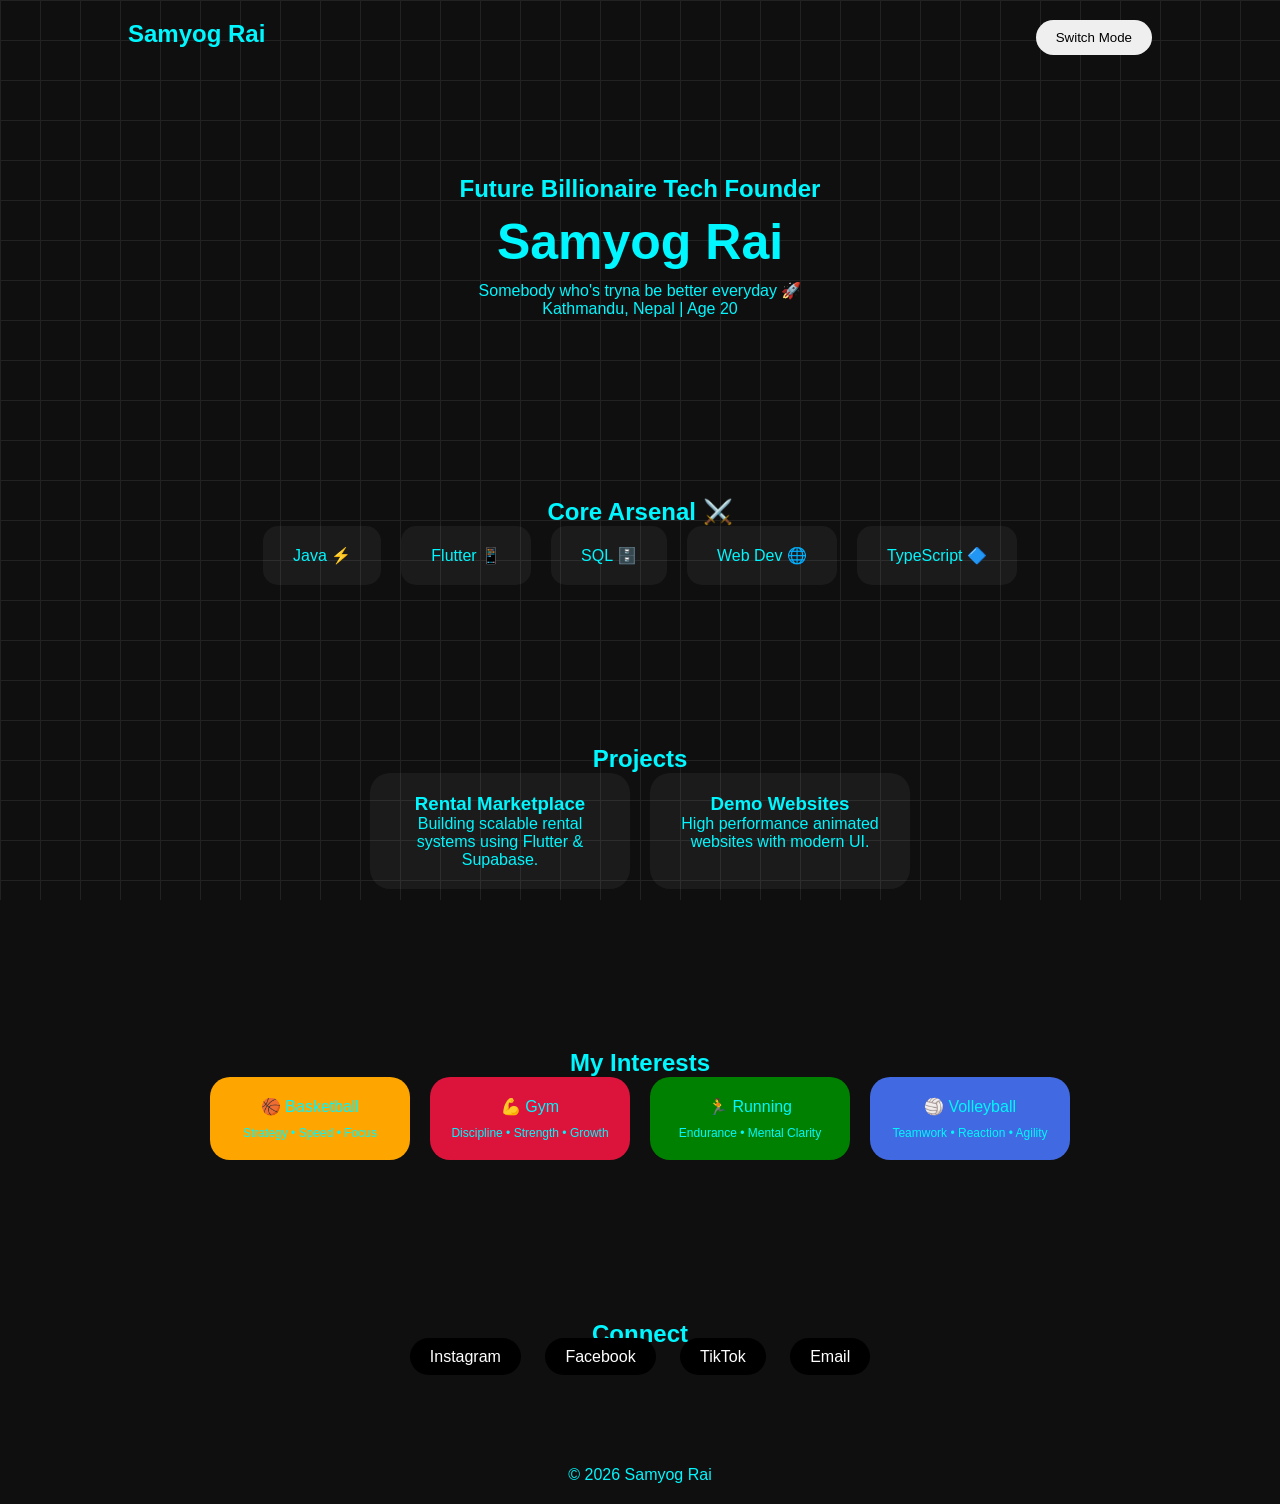
==== index.html @ 51bfad6a "Portfolio design Mark-1" ====
<!DOCTYPE html>
<html lang="en">
<head>
  <meta charset="UTF-8">
  <title>Samyog Rai | Tech Founder</title>
  <meta name="viewport" content="width=device-width, initial-scale=1.0">
  <link rel="stylesheet" href="style.css">
  <script defer src="script.js"></script>
</head>
<body class="founder">

  <div class="grid-bg"></div>

  <nav>
    <h1 class="logo">Samyog Rai</h1>
    <button id="themeBtn">Switch Mode</button>
  </nav>

  <!-- HERO -->
  <section class="hero">
    <h2 id="greeting">Future Billionaire Tech Founder</h2>
    <h1>Samyog Rai</h1>
    <p id="tagline">Somebody who's tryna be better everyday 🚀</p>
    <p>Kathmandu, Nepal | Age 20</p>
  </section>

  <!-- SKILLS -->
  <section class="section">
    <h2>Core Arsenal ⚔️</h2>
    <div class="skill-grid">
      <div class="skill-card">Java ⚡</div>
      <div class="skill-card">Flutter 📱</div>
      <div class="skill-card">SQL 🗄️</div>
      <div class="skill-card">Web Dev 🌐</div>
      <div class="skill-card">TypeScript 🔷</div>
    </div>
  </section>

  <!-- PROJECTS -->
  <section class="section">
    <h2>Projects</h2>
    <div class="card-container">

      <div class="card">
        <h3>Rental Marketplace</h3>
        <p id="project1">
          Building scalable rental systems using Flutter & Supabase.
        </p>
      </div>

      <div class="card">
        <h3>Demo Websites</h3>
        <p id="project2">
          High performance animated websites with modern UI.
        </p>
      </div>

    </div>
  </section>

  <!-- INTERESTS -->
  <section class="section">
    <h2>My Interests</h2>

    <div class="interest-container">

      <div class="interest basketball">
        🏀 Basketball
        <span>Strategy • Speed • Focus</span>
      </div>

      <div class="interest gym">
        💪 Gym
        <span>Discipline • Strength • Growth</span>
      </div>

      <div class="interest running">
        🏃 Running
        <span>Endurance • Mental Clarity</span>
      </div>

      <div class="interest volleyball">
        🏐 Volleyball
        <span>Teamwork • Reaction • Agility</span>
      </div>

    </div>
  </section>

  <!-- CONTACT -->
  <section class="section">
    <h2>Connect</h2>
    <div class="contact">
      <a href="#">Instagram</a>
      <a href="#">Facebook</a>
      <a href="#">TikTok</a>
      <a href="#">Email</a>
    </div>
  </section>

  <footer>
    <p>© <span id="year"></span> Samyog Rai</p>
  </footer>

</body>
</html>
---- style.css ----
* {
  margin: 0;
  padding: 0;
  box-sizing: border-box;
  font-family: Arial;
}

body {
  transition: 0.4s ease;
  overflow-x: hidden;
}

/* GRID BACKGROUND */
.grid-bg {
  position: fixed;
  width: 100%;
  height: 100%;
  background-image: linear-gradient(#222 1px, transparent 1px),
                    linear-gradient(90deg, #222 1px, transparent 1px);
  background-size: 40px 40px;
  z-index: -1;
}

/* MODES */

body.founder {
  background: #0f0f0f;
  color: #00f7ff;
}

body.professional {
  background: linear-gradient(135deg,#f5f7fa,#c3cfe2);
  color: #222;
}

nav {
  display: flex;
  justify-content: space-between;
  padding: 20px 10%;
}

button {
  padding: 10px 20px;
  border: none;
  cursor: pointer;
  border-radius: 20px;
}

.hero {
  text-align: center;
  padding: 100px 20px;
}

.hero h1 {
  font-size: 50px;
  margin: 10px 0;
}

.section {
  padding: 80px 10%;
  text-align: center;
}

.skill-grid {
  display: flex;
  gap: 20px;
  justify-content: center;
  flex-wrap: wrap;
}

.skill-card {
  padding: 20px 30px;
  border-radius: 15px;
  background: rgba(255,255,255,0.05);
  transition: 0.3s;
}

.skill-card:hover {
  transform: scale(1.1);
}

.card-container {
  display: flex;
  justify-content: center;
  gap: 20px;
  flex-wrap: wrap;
}

.card {
  width: 260px;
  padding: 20px;
  border-radius: 20px;
  background: rgba(255,255,255,0.05);
  transition: 0.4s;
}

.card:hover {
  transform: rotateY(15deg) scale(1.05);
}

.interest-container {
  display: flex;
  flex-wrap: wrap;
  gap: 20px;
  justify-content: center;
}

.interest {
  width: 200px;
  padding: 20px;
  border-radius: 20px;
  transition: 0.3s;
  cursor: pointer;
}

.interest span {
  display: block;
  margin-top: 10px;
  font-size: 12px;
}

.basketball { background: orange; }
.gym { background: crimson; }
.running { background: green; }
.volleyball { background: royalblue; }

.interest:hover {
  transform: scale(1.1) rotate(-3deg);
}

.contact a {
  margin: 10px;
  text-decoration: none;
  padding: 10px 20px;
  border-radius: 20px;
  background: black;
  color: white;
}

footer {
  text-align: center;
  padding: 20px;
}
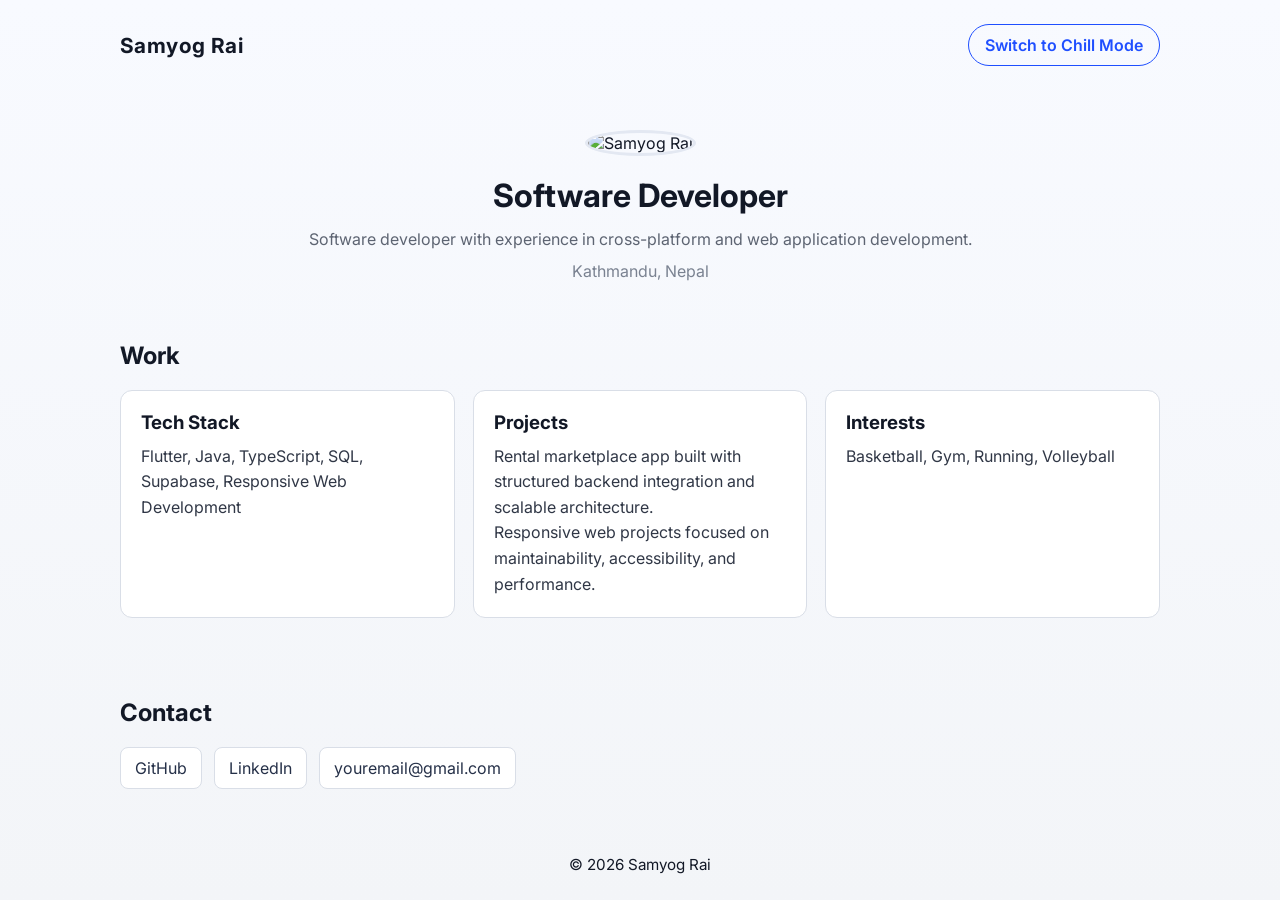
==== commit 11658e8a: "Revamp portfolio to professional mode with updated content and styling; added chill mode pages for e" ====
--- a/index.html
+++ b/index.html
@@ -2,105 +2,58 @@
 <html lang="en">
 <head>
   <meta charset="UTF-8">
-  <title>Samyog Rai | Tech Founder</title>
+  <title>Samyog Rai | Professional Portfolio</title>
   <meta name="viewport" content="width=device-width, initial-scale=1.0">
   <link rel="stylesheet" href="style.css">
   <script defer src="script.js"></script>
 </head>
-<body class="founder">
-
-  <div class="grid-bg"></div>
-
-  <nav>
+<body class="professional-page" data-mode="professional">
+  <nav class="top-nav">
     <h1 class="logo">Samyog Rai</h1>
-    <button id="themeBtn">Switch Mode</button>
+    <a class="mode-switch" href="chill-home.html">Switch to Chill Mode</a>
   </nav>
 
-  <!-- HERO -->
-  <section class="hero">
-    <h2 id="greeting">Future Billionaire Tech Founder</h2>
-    <h1>Samyog Rai</h1>
-    <p id="tagline">Somebody who's tryna be better everyday 🚀</p>
-    <p>Kathmandu, Nepal | Age 20</p>
+  <section class="pro-hero">
+    <div class="photo">
+      <img src="me.jpg" alt="Samyog Rai">
+    </div>
+    <h2 id="greeting">Software Developer</h2>
+    <p id="tagline">
+      Software developer building reliable mobile and web applications with clean architecture.
+    </p>
+    <p class="meta">Kathmandu, Nepal</p>
   </section>
 
-  <!-- SKILLS -->
-  <section class="section">
-    <h2>Core Arsenal ⚔️</h2>
-    <div class="skill-grid">
-      <div class="skill-card">Java ⚡</div>
-      <div class="skill-card">Flutter 📱</div>
-      <div class="skill-card">SQL 🗄️</div>
-      <div class="skill-card">Web Dev 🌐</div>
-      <div class="skill-card">TypeScript 🔷</div>
+  <section class="pro-section">
+    <h2>Work</h2>
+    <div class="work-grid">
+      <article class="pro-card">
+        <h3>Tech Stack</h3>
+        <p id="techStackText"></p>
+      </article>
+      <article class="pro-card">
+        <h3>Projects</h3>
+        <p id="project1"></p>
+        <p id="project2"></p>
+      </article>
+      <article class="pro-card">
+        <h3>Interests</h3>
+        <p id="interestsText"></p>
+      </article>
     </div>
   </section>
 
-  <!-- PROJECTS -->
-  <section class="section">
-    <h2>Projects</h2>
-    <div class="card-container">
-
-      <div class="card">
-        <h3>Rental Marketplace</h3>
-        <p id="project1">
-          Building scalable rental systems using Flutter & Supabase.
-        </p>
-      </div>
-
-      <div class="card">
-        <h3>Demo Websites</h3>
-        <p id="project2">
-          High performance animated websites with modern UI.
-        </p>
-      </div>
-
+  <section class="pro-section">
+    <h2>Contact</h2>
+    <div class="pro-contact">
+      <a href="https://github.com/" target="_blank" rel="noopener noreferrer">GitHub</a>
+      <a href="https://linkedin.com/" target="_blank" rel="noopener noreferrer">LinkedIn</a>
+      <a href="mailto:youremail@gmail.com">youremail@gmail.com</a>
     </div>
   </section>
 
-  <!-- INTERESTS -->
-  <section class="section">
-    <h2>My Interests</h2>
-
-    <div class="interest-container">
-
-      <div class="interest basketball">
-        🏀 Basketball
-        <span>Strategy • Speed • Focus</span>
-      </div>
-
-      <div class="interest gym">
-        💪 Gym
-        <span>Discipline • Strength • Growth</span>
-      </div>
-
-      <div class="interest running">
-        🏃 Running
-        <span>Endurance • Mental Clarity</span>
-      </div>
-
-      <div class="interest volleyball">
-        🏐 Volleyball
-        <span>Teamwork • Reaction • Agility</span>
-      </div>
-
-    </div>
-  </section>
-
-  <!-- CONTACT -->
-  <section class="section">
-    <h2>Connect</h2>
-    <div class="contact">
-      <a href="#">Instagram</a>
-      <a href="#">Facebook</a>
-      <a href="#">TikTok</a>
-      <a href="#">Email</a>
-    </div>
-  </section>
-
-  <footer>
-    <p>© <span id="year"></span> Samyog Rai</p>
+  <footer class="site-footer">
+    &copy; <span id="year"></span> Samyog Rai
   </footer>
-
 </body>
-</html>+</html>
--- a/style.css
+++ b/style.css
@@ -1,143 +1,231 @@
+@import url('https://fonts.googleapis.com/css2?family=Inter:wght@400;500;700&family=Space+Grotesk:wght@500;700&display=swap');
+
+:root {
+  --pro-bg: #f3f5f8;
+  --pro-text: #121826;
+  --pro-muted: #5d6472;
+  --pro-card: #ffffff;
+  --pro-border: #d9dee7;
+  --pro-accent: #1f4fff;
+  --chill-text: #f4f9ff;
+}
+
 * {
   margin: 0;
   padding: 0;
   box-sizing: border-box;
-  font-family: Arial;
 }
 
 body {
-  transition: 0.4s ease;
-  overflow-x: hidden;
-}
-
-/* GRID BACKGROUND */
-.grid-bg {
-  position: fixed;
-  width: 100%;
-  height: 100%;
-  background-image: linear-gradient(#222 1px, transparent 1px),
-                    linear-gradient(90deg, #222 1px, transparent 1px);
-  background-size: 40px 40px;
-  z-index: -1;
-}
-
-/* MODES */
-
-body.founder {
-  background: #0f0f0f;
-  color: #00f7ff;
-}
-
-body.professional {
-  background: linear-gradient(135deg,#f5f7fa,#c3cfe2);
-  color: #222;
-}
-
-nav {
+  min-height: 100vh;
+}
+
+/* Professional mode */
+.professional-page {
+  font-family: 'Inter', sans-serif;
+  color: var(--pro-text);
+  background: linear-gradient(180deg, #f8faff 0%, var(--pro-bg) 100%);
+}
+
+.top-nav {
+  max-width: 1080px;
+  margin: 0 auto;
+  padding: 24px 20px;
   display: flex;
   justify-content: space-between;
-  padding: 20px 10%;
-}
-
-button {
-  padding: 10px 20px;
-  border: none;
-  cursor: pointer;
-  border-radius: 20px;
-}
-
-.hero {
+  align-items: center;
+}
+
+.logo {
+  font-size: 1.3rem;
+  letter-spacing: 0.02em;
+}
+
+.mode-switch {
+  text-decoration: none;
+  font-weight: 600;
+  color: var(--pro-accent);
+  border: 1px solid var(--pro-accent);
+  padding: 10px 16px;
+  border-radius: 999px;
+}
+
+.pro-hero {
+  max-width: 1080px;
+  margin: 0 auto;
   text-align: center;
-  padding: 100px 20px;
-}
-
-.hero h1 {
-  font-size: 50px;
-  margin: 10px 0;
-}
-
-.section {
-  padding: 80px 10%;
+  padding: 40px 20px 20px;
+}
+
+.photo img {
+  width: 140px;
+  height: 140px;
+  border-radius: 50%;
+  object-fit: cover;
+  border: 3px solid #e3e8f2;
+}
+
+.pro-hero h2 {
+  margin-top: 20px;
+  font-size: 2rem;
+}
+
+#tagline {
+  margin: 12px auto 0;
+  max-width: 760px;
+  color: var(--pro-muted);
+  line-height: 1.6;
+}
+
+.meta {
+  margin-top: 8px;
+  color: #7a8291;
+}
+
+.pro-section {
+  max-width: 1080px;
+  margin: 0 auto;
+  padding: 40px 20px;
+}
+
+.pro-section h2 {
+  font-size: 1.5rem;
+  margin-bottom: 20px;
+}
+
+.work-grid {
+  display: grid;
+  gap: 18px;
+  grid-template-columns: repeat(auto-fit, minmax(240px, 1fr));
+}
+
+.pro-card {
+  background: var(--pro-card);
+  border: 1px solid var(--pro-border);
+  border-radius: 12px;
+  padding: 20px;
+}
+
+.pro-card h3 {
+  margin-bottom: 10px;
+}
+
+.pro-card p {
+  color: #303746;
+  line-height: 1.6;
+}
+
+.pro-contact {
+  display: flex;
+  flex-wrap: wrap;
+  gap: 12px;
+}
+
+.pro-contact a {
+  text-decoration: none;
+  color: #253048;
+  border: 1px solid var(--pro-border);
+  background: #fff;
+  padding: 10px 14px;
+  border-radius: 8px;
+}
+
+/* Chill mode */
+.chill-page {
+  font-family: 'Space Grotesk', sans-serif;
+  color: var(--chill-text);
+  background: radial-gradient(circle at 20% 20%, #325d8c 0%, #102033 40%, #070f1a 100%);
+}
+
+.chill-hero-bg {
+  min-height: 80vh;
+  background-image: linear-gradient(to bottom, rgba(4, 15, 28, 0.55), rgba(4, 15, 28, 0.75)), url('me.jpg');
+  background-size: cover;
+  background-position: center;
+}
+
+.chill-nav {
+  padding: 22px 20px;
+  max-width: 1080px;
+  margin: 0 auto;
+  display: flex;
+  justify-content: space-between;
+  align-items: center;
+  gap: 20px;
+}
+
+.slim-nav {
+  border-bottom: 1px solid rgba(255, 255, 255, 0.15);
+}
+
+.chill-links {
+  display: flex;
+  flex-wrap: wrap;
+  gap: 12px;
+}
+
+.chill-links a {
+  color: #e8f3ff;
+  text-decoration: none;
+  border: 1px solid rgba(232, 243, 255, 0.35);
+  padding: 8px 12px;
+  border-radius: 999px;
+}
+
+.hero-content {
+  max-width: 1080px;
+  margin: 0 auto;
+  padding: 120px 20px;
+}
+
+.hero-content h2 {
+  font-size: clamp(2rem, 6vw, 4rem);
+}
+
+.hero-content p {
+  margin-top: 12px;
+  max-width: 560px;
+  line-height: 1.6;
+}
+
+.chill-main {
+  max-width: 1080px;
+  margin: 0 auto;
+  padding: 40px 20px 60px;
+  display: grid;
+  gap: 16px;
+}
+
+.chill-panel {
+  background: rgba(255, 255, 255, 0.06);
+  border: 1px solid rgba(255, 255, 255, 0.16);
+  border-radius: 14px;
+  padding: 20px;
+  backdrop-filter: blur(4px);
+}
+
+.chill-panel h2 {
+  margin-bottom: 10px;
+}
+
+.chill-panel p {
+  line-height: 1.6;
+}
+
+.site-footer {
   text-align: center;
-}
-
-.skill-grid {
-  display: flex;
-  gap: 20px;
-  justify-content: center;
-  flex-wrap: wrap;
-}
-
-.skill-card {
-  padding: 20px 30px;
-  border-radius: 15px;
-  background: rgba(255,255,255,0.05);
-  transition: 0.3s;
-}
-
-.skill-card:hover {
-  transform: scale(1.1);
-}
-
-.card-container {
-  display: flex;
-  justify-content: center;
-  gap: 20px;
-  flex-wrap: wrap;
-}
-
-.card {
-  width: 260px;
-  padding: 20px;
-  border-radius: 20px;
-  background: rgba(255,255,255,0.05);
-  transition: 0.4s;
-}
-
-.card:hover {
-  transform: rotateY(15deg) scale(1.05);
-}
-
-.interest-container {
-  display: flex;
-  flex-wrap: wrap;
-  gap: 20px;
-  justify-content: center;
-}
-
-.interest {
-  width: 200px;
-  padding: 20px;
-  border-radius: 20px;
-  transition: 0.3s;
-  cursor: pointer;
-}
-
-.interest span {
-  display: block;
-  margin-top: 10px;
-  font-size: 12px;
-}
-
-.basketball { background: orange; }
-.gym { background: crimson; }
-.running { background: green; }
-.volleyball { background: royalblue; }
-
-.interest:hover {
-  transform: scale(1.1) rotate(-3deg);
-}
-
-.contact a {
-  margin: 10px;
-  text-decoration: none;
-  padding: 10px 20px;
-  border-radius: 20px;
-  background: black;
-  color: white;
-}
-
-footer {
-  text-align: center;
-  padding: 20px;
-}+  padding: 26px 20px;
+  font-size: 0.95rem;
+}
+
+.chill-footer {
+  color: rgba(234, 244, 255, 0.82);
+}
+
+@media (max-width: 760px) {
+  .top-nav,
+  .chill-nav {
+    flex-direction: column;
+    align-items: flex-start;
+  }
+}
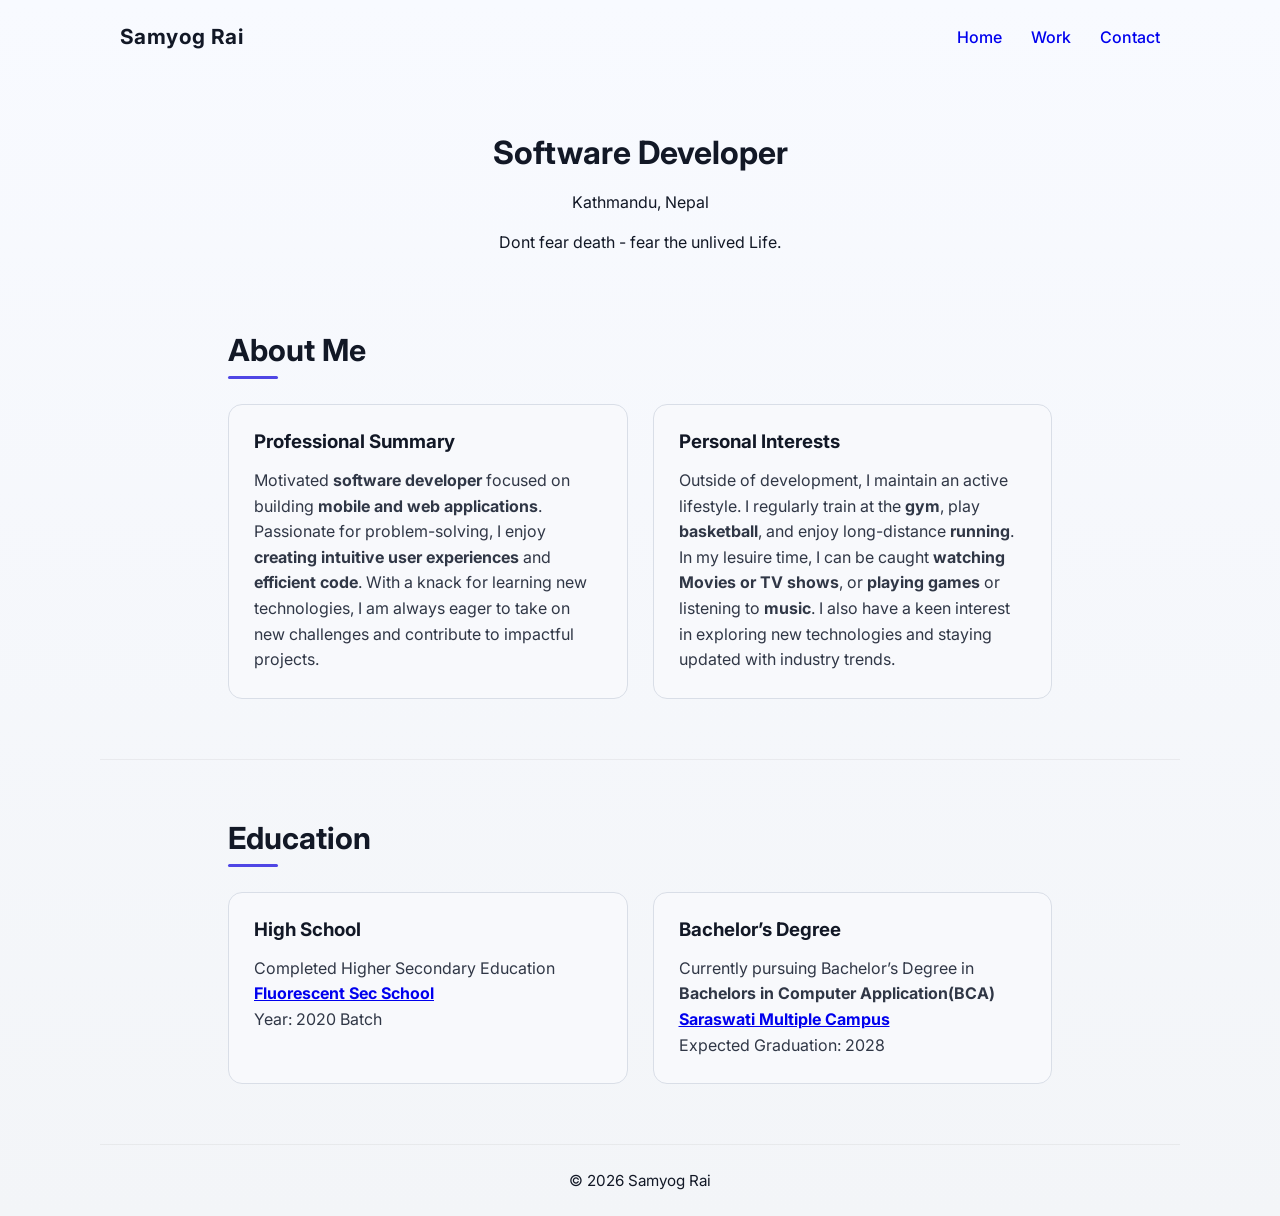
==== commit 6906bd9e: "Enhance portfolio with updated chill mode pages, improved navigation, and added contact information;" ====
--- a/index.html
+++ b/index.html
@@ -8,52 +8,92 @@
   <script defer src="script.js"></script>
 </head>
 <body class="professional-page" data-mode="professional">
-  <nav class="top-nav">
-    <h1 class="logo">Samyog Rai</h1>
-    <a class="mode-switch" href="chill-home.html">Switch to Chill Mode</a>
-  </nav>
 
-  <section class="pro-hero">
-    <div class="photo">
-      <img src="me.jpg" alt="Samyog Rai">
-    </div>
-    <h2 id="greeting">Software Developer</h2>
-    <p id="tagline">
-      Software developer building reliable mobile and web applications with clean architecture.
-    </p>
-    <p class="meta">Kathmandu, Nepal</p>
-  </section>
+<nav class="top-nav">
+  <h1 class="logo" id="themeToggle">Samyog Rai</h1>
+  <div class="nav-links">
+    <a href="index.html">Home</a>
+    <a href="pro-work.html">Work</a>
+    <a href="pro-contact.html">Contact</a>
+  </div>
+</nav>
 
-  <section class="pro-section">
-    <h2>Work</h2>
-    <div class="work-grid">
-      <article class="pro-card">
-        <h3>Tech Stack</h3>
-        <p id="techStackText"></p>
-      </article>
-      <article class="pro-card">
-        <h3>Projects</h3>
-        <p id="project1"></p>
-        <p id="project2"></p>
-      </article>
-      <article class="pro-card">
-        <h3>Interests</h3>
-        <p id="interestsText"></p>
-      </article>
-    </div>
-  </section>
+<section class="pro-hero">
 
-  <section class="pro-section">
-    <h2>Contact</h2>
-    <div class="pro-contact">
-      <a href="https://github.com/" target="_blank" rel="noopener noreferrer">GitHub</a>
-      <a href="https://linkedin.com/" target="_blank" rel="noopener noreferrer">LinkedIn</a>
-      <a href="mailto:youremail@gmail.com">youremail@gmail.com</a>
-    </div>
-  </section>
+  <h2>Software Developer</h2><br
+  <p class="meta">Kathmandu, Nepal</p><br
+  <p> Dont fear death - fear the unlived Life.</p>
+</section>
 
-  <footer class="site-footer">
-    &copy; <span id="year"></span> Samyog Rai
-  </footer>
+<!-- About Me Section -->
+<section class="pro-section">
+  <h2>About Me</h2>
+
+  <div class="work-grid">
+
+    <article class="pro-card">
+      <h3>Professional Summary</h3>
+      <p>
+        Motivated <b>software developer</b> focused on building
+        <b> mobile and web applications</b>. Passionate for problem-solving,
+          I enjoy <b>creating intuitive user experiences</b> and <b>efficient code</b>. With a knack for learning new technologies,
+          I am always eager to take on new challenges and contribute to impactful projects.  
+      </p>
+    </article>
+
+    <article class="pro-card">
+      <h3>Personal Interests</h3>
+      <p>
+        Outside of development, I maintain an active lifestyle.
+        I regularly train at the <b>gym</b>, play <b>basketball</b>, and enjoy
+        long-distance <b>running</b>. In my lesuire time, I can be caught <b>watching Movies or TV shows</b>, or <b>playing games</b>
+        or listening to <b>music</b>. I also have a keen interest in exploring new technologies and staying updated with industry trends.
+      </p>
+    </article>
+
+  </div>
+</section>
+
+<!-- Education Section -->
+<section class="pro-section">
+  <h2>Education</h2>
+
+  <div class="work-grid">
+
+    <article class="pro-card">
+      <h3>High School</h3>
+      <p>
+        Completed Higher Secondary Education  
+        <br>
+        <strong><a href="https://www.google.com/maps/place/Fluorescent+Sec.School/
+          @27.7454413,85.3155884,17z/data=!3m1!4b1!4m6!3m5!1s0x39eb192951daa581:0x2228b42ef
+          b914998!8m2!3d27.7454413!4d85.3181633!16s%2Fg%2F1v9gswbb?entry=ttu&g_ep=EgoyMDI2MDIyNS4wIKXMDSoASAFQAw%3D%3D
+</p>" title="View Location">Fluorescent Sec School</a></strong>  
+        <br>
+        Year: 2020 Batch
+      </p>
+    </article>
+
+    <article class="pro-card">
+      <h3>Bachelor’s Degree</h3>
+      <p>
+        Currently pursuing Bachelor’s Degree in  
+        <strong>Bachelors in Computer Application(BCA)</strong>  
+        <br>
+        <strong><a href="https://www.google.com/maps/place/Saraswati+Multiple+Campus/@27.718515,85.308332
+          7,17z/data=!3m1!4b1!4m6!3m5!1s0x39eb18e2e18378a9:0xd4ab1b15086c7f45!8m2!3d27.718515!4d85.3109076!16s%2Fg%2F1w663ts8?entry=ttu&g
+          _ep=EgoyMDI2MDIyNS4wIKXMDSoASAFQAw%3D%3D" title="View Location">Saraswati Multiple Campus</a></strong>  
+        <br>
+        Expected Graduation: 2028
+      </p>
+    </article>
+
+  </div>
+</section>
+
+<footer class="site-footer">
+  &copy; <span id="year"></span> Samyog Rai
+</footer>
+
 </body>
 </html>
--- a/style.css
+++ b/style.css
@@ -164,6 +164,153 @@
   gap: 12px;
 }
 
+.nav-links a {
+  margin-left: 25px;
+  text-decoration: none;
+  font-weight: 500;
+  position: relative;
+}
+
+.nav-links a::after {
+  content: "";
+  width: 0;
+  height: 2px;
+  background: #4f46e5;
+  position: absolute;
+  left: 0;
+  bottom: -5px;
+  transition: 0.3s;
+}
+
+.nav-links a:hover::after {
+  width: 100%;
+}
+
+.tech-list {
+  list-style: none;
+  padding: 0;
+}
+
+.tech-list li {
+  margin: 10px 0;
+  font-size: 1.1rem;
+}
+
+.tech-list i {
+  margin-right: 10px;
+  color: #4f46e5;
+}
+
+.project-card {
+  padding: 20px;
+  border-radius: 12px;
+  background: #f5f5f5;
+  margin-bottom: 20px;
+  transition: 0.3s;
+}
+
+.pro-section {
+  padding: 60px 10%;
+}
+
+.pro-section h2 {
+  margin-bottom: 30px;
+  font-size: 1.8rem;
+}
+
+.work-grid {
+  display: grid;
+  grid-template-columns: repeat(auto-fit, minmax(280px, 1fr));
+  gap: 25px;
+}
+
+/* Section spacing polish */
+.pro-section {
+  padding: 60px 10%;
+  border-bottom: 1px solid rgba(0,0,0,0.05);
+}
+
+/* Subtle section header styling */
+.pro-section h2 {
+  font-size: 1.9rem;
+  margin-bottom: 25px;
+  position: relative;
+}
+
+.pro-section h2::after {
+  content: "";
+  width: 50px;
+  height: 3px;
+  background: #4f46e5;
+  display: block;
+  margin-top: 8px;
+  border-radius: 2px;
+}
+
+/* Project Card Polish */
+.project-card {
+  padding: 25px;
+  border-radius: 14px;
+  background: #f8f9fc;
+  margin-bottom: 20px;
+  transition: all 0.3s ease;
+}
+
+.project-card:hover {
+  transform: translateY(-6px);
+  box-shadow: 0 12px 25px rgba(0,0,0,0.08);
+}
+
+/* GitHub icon alignment */
+.project-card h3 {
+  display: flex;
+  justify-content: space-between;
+  align-items: center;
+}
+
+.github-link {
+  color: #333;
+  transition: 0.3s;
+}
+
+.github-link:hover {
+  color: #4f46e5;
+  transform: scale(1.1);
+}
+
+.pro-card {
+  padding: 25px;
+  border-radius: 14px;
+  background: #f8f9fc;
+  transition: 0.3s;
+}
+
+.pro-card:hover {
+  transform: translateY(-6px);
+  box-shadow: 0 12px 25px rgba(0,0,0,0.08);
+}
+
+.pro-card h3 {
+  margin-bottom: 15px;
+}
+
+.project-card:hover {
+  transform: translateY(-5px);
+  box-shadow: 0 8px 20px rgba(0,0,0,0.1);
+}
+
+.social-links a {
+  display: inline-block;
+  margin: 15px;
+  font-size: 1.2rem;
+  text-decoration: none;
+  transition: 0.3s;
+}
+
+.social-links a:hover {
+  transform: scale(1.1);
+}
+
 .chill-links a {
   color: #e8f3ff;
   text-decoration: none;
@@ -229,3 +376,272 @@
     align-items: flex-start;
   }
 }
+/* CONTACT GRID */
+.contact-grid {
+  display: grid;
+  grid-template-columns: repeat(auto-fit, minmax(280px, 1fr));
+  gap: 30px;
+  align-items: stretch;
+}
+
+/* CONTACT CARD */
+.contact-card {
+  text-align: center;
+}
+
+/* Card headings */
+.contact-card h3 {
+  display: flex;
+  justify-content: center;
+  align-items: center;
+  gap: 10px;
+  margin-bottom: 15px;
+}
+
+/* Small description text */
+.contact-note {
+  font-size: 0.9rem;
+  opacity: 0.7;
+  margin-top: 10px;
+}
+
+/* SOCIAL CARD FULL WIDTH */
+.social-card {
+  grid-column: 1 / -1;
+  max-width: 500px;
+  margin: 0 auto;
+}
+
+/* SOCIAL LINKS (CLEAN SYMMETRIC ROW) */
+.social-links {
+  display: flex;
+  justify-content: center;
+  gap: 35px;
+  margin-top: 15px;
+}
+
+/* Individual social item */
+.social-links a {
+  text-decoration: none;
+  display: flex;
+  flex-direction: column;
+  align-items: center;
+  font-size: 0.85rem;
+  transition: 0.3s ease;
+}
+
+/* Icon size */
+.social-links i {
+  font-size: 1.6rem;
+  margin-bottom: 6px;
+}
+
+/* Hover effect (NO sideways shift) */
+.social-links a:hover {
+  transform: translateY(-4px);
+  color: #4f46e5;
+}
+
+/* Grid Layout */
+.chill-section {
+  display: grid;
+  grid-template-columns: repeat(auto-fit, minmax(240px, 1fr));
+  gap: 25px;
+  padding: 40px;
+}
+
+/* Base Card */
+.chill-card {
+  background: #111;
+  border: 3px solid #00ffcc;
+  padding: 20px;
+  text-align: center;
+  box-shadow: 6px 6px 0px #00ffcc;
+  transition: 0.3s ease;
+}
+
+.chill-card:hover {
+  transform: translateY(-6px);
+  box-shadow: 10px 10px 0px #00ffcc;
+}
+
+/* Pixel Icon Base */
+.pixel-icon {
+  width: 40px;
+  height: 40px;
+  margin: 0 auto 15px;
+  image-rendering: pixelated;
+  animation: bounce 1.5s infinite;
+}
+
+/* Different Pixel Colors */
+.gym { background: #ff4d4d; }
+.basketball { background: #ff9900; }
+.running { background: #00ccff; }
+.gaming { background: #cc66ff; }
+
+/* Pixel Block Effect */
+.pixel-icon {
+  box-shadow:
+    0 0 0 4px #000,
+    4px 4px 0 #000,
+    -4px -4px 0 #000;
+}
+
+/* Bounce Animation */
+@keyframes bounce {
+  0%,100% { transform: translateY(0); }
+  50% { transform: translateY(-6px); }
+}
+
+/* Education Card Twist */
+.edu-card {
+  border-color: #ffcc00;
+  box-shadow: 6px 6px 0px #ffcc00;
+}
+
+/* SECTION SPACING */
+.chill-section {
+  padding: 60px 40px;
+  display: flex;
+  flex-direction: column;
+  gap: 60px;
+}
+
+/* Each Layer */
+.layer {
+  display: flex;
+  justify-content: center;
+  gap: 30px;
+  flex-wrap: wrap;
+}
+
+/* About full width */
+.about-layer {
+  justify-content: center;
+}
+
+.about-card {
+  max-width: 700px;
+  width: 100%;
+}
+
+/* Base Card */
+.chill-card {
+  background: #111;
+  border: 3px solid #00ffcc;
+  padding: 25px;
+  text-align: center;
+  box-shadow: 6px 6px 0px #00ffcc;
+  transition: 0.3s ease;
+  width: 260px;
+}
+
+.chill-card:hover {
+  transform: translateY(-8px);
+  box-shadow: 10px 10px 0px #00ffcc;
+}
+
+/* ===== 8 BIT ICON STYLE ===== */
+.pixel-icon {
+  font-size: 2.5rem;
+  margin-bottom: 15px;
+  display: inline-block;
+  image-rendering: pixelated;
+  animation: pixelBounce 1.5s infinite;
+}
+
+/* Retro bounce */
+@keyframes pixelBounce {
+  0%,100% { transform: translateY(0); }
+  50% { transform: translateY(-6px); }
+}
+
+/* Interest Card Special Glow */
+.pixel-card {
+  border-color: #ff4df2;
+  box-shadow: 6px 6px 0px #ff4df2;
+}
+
+.pixel-card:hover {
+  box-shadow: 10px 10px 0px #ff4df2;
+}
+
+/* ===== EDUCATION STYLE ===== */
+.edu-card {
+  border-color: #ffcc00;
+  box-shadow: 6px 6px 0px #ffcc00;
+}
+
+.edu-card:hover {
+  box-shadow: 10px 10px 0px #ffcc00;
+}
+
+.edu-badge {
+  font-size: 0.75rem;
+  margin-bottom: 12px;
+  background: #ffcc00;
+  color: #000;
+  padding: 6px 10px;
+  display: inline-block;
+  letter-spacing: 1px;
+  animation: glow 2s infinite alternate;
+}
+
+@keyframes glow {
+  from { box-shadow: 0 0 5px #ffcc00; }
+  to { box-shadow: 0 0 15px #ffcc00; }
+}
+
+.edu-badge {
+  font-size: 0.8rem;
+  margin-bottom: 10px;
+  background: #ffcc00;
+  color: #000;
+  padding: 5px 10px;
+  display: inline-block;
+  animation: glow 2s infinite alternate;
+}
+
+/* Glow animation */
+@keyframes glow {
+  from { box-shadow: 0 0 5px #ffcc00; }
+  to { box-shadow: 0 0 15px #ffcc00; }
+}
+
+/* Slight highlight on contact section */
+.contact-section {
+  background: linear-gradient(
+    to bottom,
+    rgba(79, 70, 229, 0.04),
+    transparent
+  );
+  border-radius: 20px;
+}
+/* Chill Section */
+.chill-section {
+  padding: 60px 10%;
+  display: grid;
+  gap: 30px;
+}
+
+/* Chill Card */
+.chill-card {
+  background: rgba(255, 255, 255, 0.08);
+  padding: 25px;
+  border-radius: 18px;
+  backdrop-filter: blur(10px);
+  transition: 0.3s ease;
+}
+
+.chill-card:hover {
+  transform: translateY(-6px);
+  box-shadow: 0 10px 25px rgba(0,0,0,0.15);
+}
+
+
+
+/* Chill Links */
+.chill-card a {
+  text-decoration: none;
+}
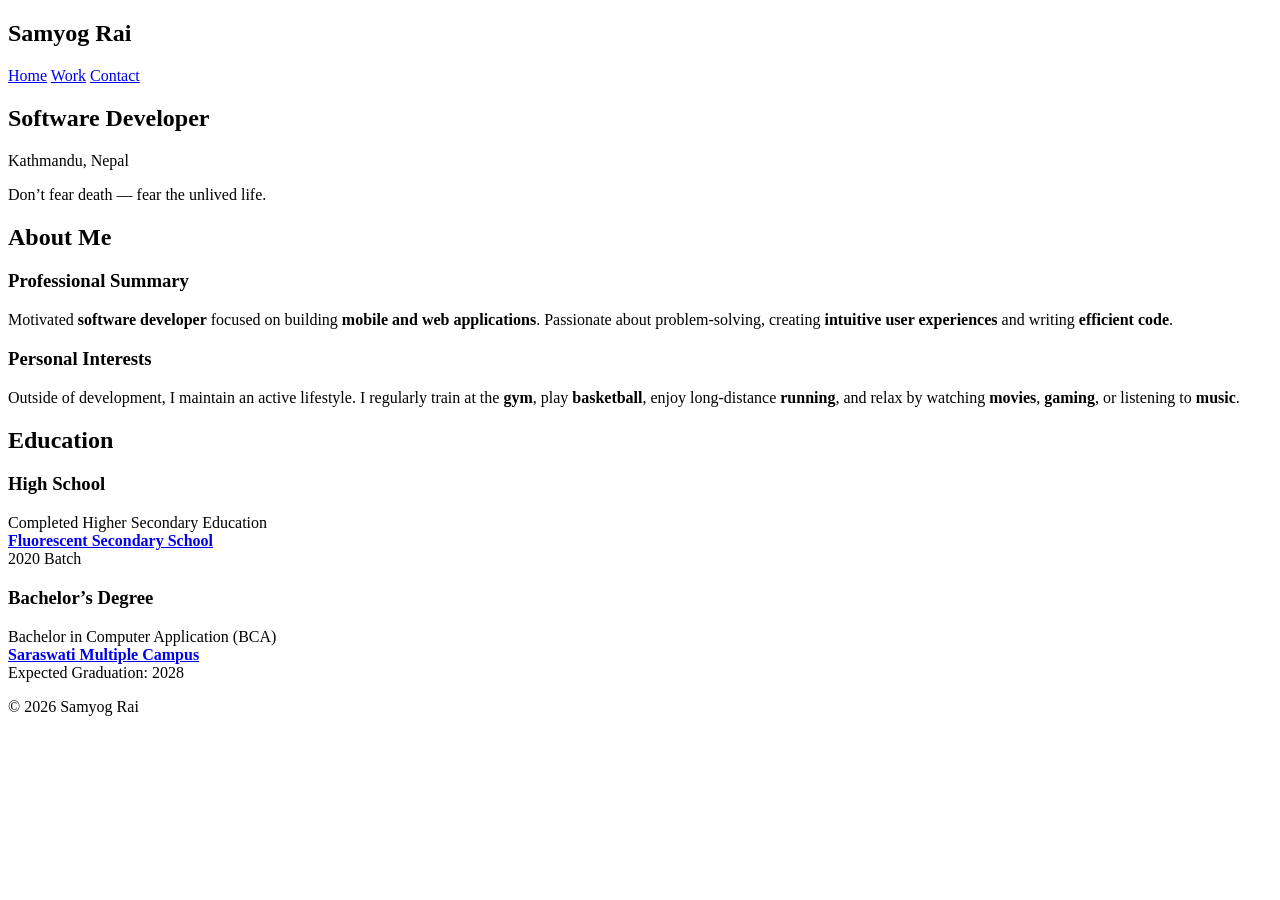
==== commit 6b60c8c6: "Refactor portfolio styles: replace style.css with base.css, chill.css, and professional.css; update " ====
--- a/index.html
+++ b/index.html
@@ -4,9 +4,11 @@
   <meta charset="UTF-8">
   <title>Samyog Rai | Professional Portfolio</title>
   <meta name="viewport" content="width=device-width, initial-scale=1.0">
-  <link rel="stylesheet" href="style.css">
+<link rel="stylesheet" href="css/base.css">
+<link rel="stylesheet" href="css/professional.css">
   <script defer src="script.js"></script>
 </head>
+
 <body class="professional-page" data-mode="professional">
 
 <nav class="top-nav">
@@ -19,25 +21,23 @@
 </nav>
 
 <section class="pro-hero">
-
-  <h2>Software Developer</h2><br
-  <p class="meta">Kathmandu, Nepal</p><br
-  <p> Dont fear death - fear the unlived Life.</p>
+  <h2>Software Developer</h2>
+  <p class="meta">Kathmandu, Nepal</p>
+  <p>Don’t fear death — fear the unlived life.</p>
 </section>
 
-<!-- About Me Section -->
+<!-- ABOUT -->
 <section class="pro-section">
   <h2>About Me</h2>
 
   <div class="work-grid">
-
     <article class="pro-card">
       <h3>Professional Summary</h3>
       <p>
-        Motivated <b>software developer</b> focused on building
-        <b> mobile and web applications</b>. Passionate for problem-solving,
-          I enjoy <b>creating intuitive user experiences</b> and <b>efficient code</b>. With a knack for learning new technologies,
-          I am always eager to take on new challenges and contribute to impactful projects.  
+        Motivated <strong>software developer</strong> focused on building
+        <strong>mobile and web applications</strong>. Passionate about problem-solving,
+        creating <strong>intuitive user experiences</strong> and writing
+        <strong>efficient code</strong>.
       </p>
     </article>
 
@@ -45,49 +45,51 @@
       <h3>Personal Interests</h3>
       <p>
         Outside of development, I maintain an active lifestyle.
-        I regularly train at the <b>gym</b>, play <b>basketball</b>, and enjoy
-        long-distance <b>running</b>. In my lesuire time, I can be caught <b>watching Movies or TV shows</b>, or <b>playing games</b>
-        or listening to <b>music</b>. I also have a keen interest in exploring new technologies and staying updated with industry trends.
+        I regularly train at the <strong>gym</strong>, play <strong>basketball</strong>,
+        enjoy long-distance <strong>running</strong>, and relax by watching
+        <strong>movies</strong>, <strong>gaming</strong>, or listening to
+        <strong>music</strong>.
       </p>
     </article>
-
   </div>
 </section>
 
-<!-- Education Section -->
+<!-- EDUCATION -->
 <section class="pro-section">
   <h2>Education</h2>
 
   <div class="work-grid">
-
     <article class="pro-card">
       <h3>High School</h3>
       <p>
-        Completed Higher Secondary Education  
-        <br>
-        <strong><a href="https://www.google.com/maps/place/Fluorescent+Sec.School/
-          @27.7454413,85.3155884,17z/data=!3m1!4b1!4m6!3m5!1s0x39eb192951daa581:0x2228b42ef
-          b914998!8m2!3d27.7454413!4d85.3181633!16s%2Fg%2F1v9gswbb?entry=ttu&g_ep=EgoyMDI2MDIyNS4wIKXMDSoASAFQAw%3D%3D
-</p>" title="View Location">Fluorescent Sec School</a></strong>  
-        <br>
-        Year: 2020 Batch
+        Completed Higher Secondary Education<br>
+        <strong>
+          <a
+            href="https://www.google.com/maps/place/Fluorescent+Sec.School/"
+            target="_blank"
+          >
+            Fluorescent Secondary School
+          </a>
+        </strong><br>
+        2020 Batch
       </p>
     </article>
 
     <article class="pro-card">
       <h3>Bachelor’s Degree</h3>
       <p>
-        Currently pursuing Bachelor’s Degree in  
-        <strong>Bachelors in Computer Application(BCA)</strong>  
-        <br>
-        <strong><a href="https://www.google.com/maps/place/Saraswati+Multiple+Campus/@27.718515,85.308332
-          7,17z/data=!3m1!4b1!4m6!3m5!1s0x39eb18e2e18378a9:0xd4ab1b15086c7f45!8m2!3d27.718515!4d85.3109076!16s%2Fg%2F1w663ts8?entry=ttu&g
-          _ep=EgoyMDI2MDIyNS4wIKXMDSoASAFQAw%3D%3D" title="View Location">Saraswati Multiple Campus</a></strong>  
-        <br>
+        Bachelor in Computer Application (BCA)<br>
+        <strong>
+          <a
+            href="https://www.google.com/maps/place/Saraswati+Multiple+Campus/"
+            target="_blank"
+          >
+            Saraswati Multiple Campus
+          </a>
+        </strong><br>
         Expected Graduation: 2028
       </p>
     </article>
-
   </div>
 </section>
 
@@ -96,4 +98,4 @@
 </footer>
 
 </body>
-</html>
+</html>
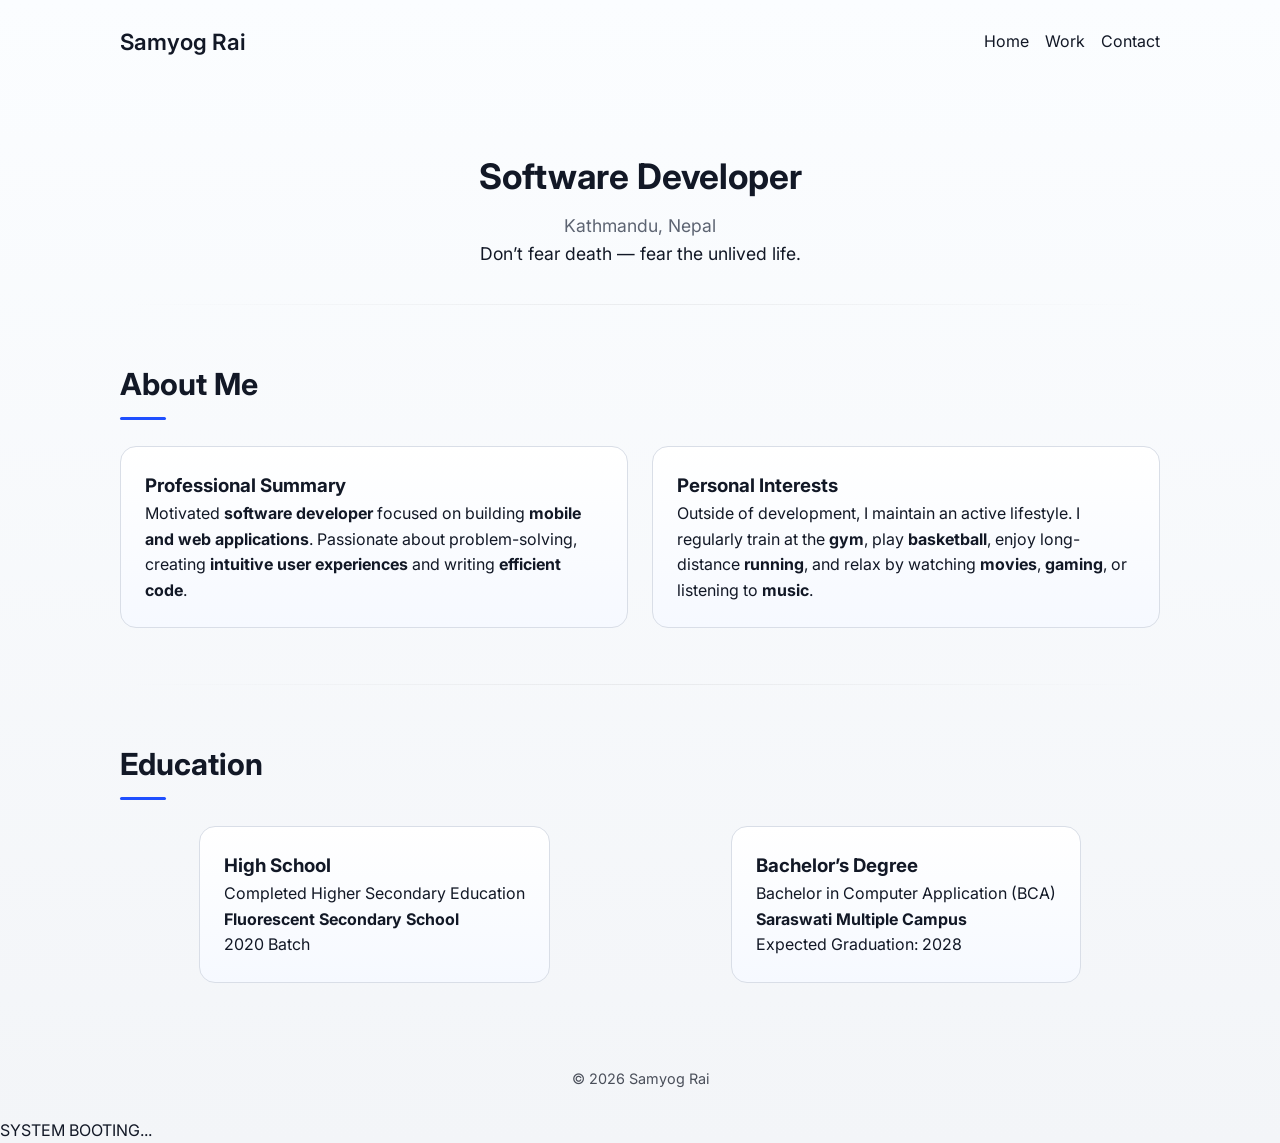
==== commit ab87efbe: "Enhance Chill and Professional Modes with Responsive Navigation, Loader, and UI Improvements - Added" ====
--- a/index.html
+++ b/index.html
@@ -13,6 +13,7 @@
 
 <nav class="top-nav">
   <h1 class="logo" id="themeToggle">Samyog Rai</h1>
+  <button class="nav-toggle" aria-label="Toggle menu"><span></span></button>
   <div class="nav-links">
     <a href="index.html">Home</a>
     <a href="pro-work.html">Work</a>
@@ -31,7 +32,7 @@
   <h2>About Me</h2>
 
   <div class="work-grid">
-    <article class="pro-card">
+    <article class="pro-card about-card">
       <h3>Professional Summary</h3>
       <p>
         Motivated <strong>software developer</strong> focused on building
--- a/css/base.css
+++ b/css/base.css
@@ -0,0 +1,158 @@
+@import url('https://fonts.googleapis.com/css2?family=Inter:wght@400;500;700&family=Space+Grotesk:wght@500;700&display=swap');
+
+:root {
+  /* color palettes */
+  --pro-bg: #f3f5f8;
+  --pro-text: #121826;
+  --pro-muted: #5d6472;
+  --pro-card: #ffffff;
+  --pro-border: #d9dee7;
+  --pro-accent: #1f4fff;
+
+  --chill-text: #00ff00; /* neon green text */
+  --chill-accent: #0ff; /* cyan accent */
+  --chill-accent-secondary: #0f0; /* bright green */
+  --chill-highlight: #ff00ff; /* magenta highlight */
+
+  /* spacing scale */
+  --spacing-xxs: 4px;
+  --spacing-xs: 8px;
+  --spacing-sm: 16px;
+  --spacing-md: 24px;
+  --spacing-lg: 32px;
+  --spacing-xl: 48px;
+
+  /* typography */
+  --base-font: 'Inter', sans-serif;
+}
+
+/* utility container */
+.container {
+  max-width: 1080px;
+  margin: 0 auto;
+  padding: 0 var(--spacing-md);
+}
+
+* {
+  margin: 0;
+  padding: 0;
+  box-sizing: border-box;
+}
+
+body {
+  min-height: 100vh;
+  font-family: var(--base-font);
+  line-height: 1.6;
+  color: inherit;
+}
+
+/* basic link reset */
+a {
+  color: inherit;
+  text-decoration: none;
+  transition: color 0.2s;
+}
+a:hover {
+  color: var(--pro-accent);
+}
+
+/* responsive navigation toggle */
+.nav-toggle {
+  display: none;
+  background: none;
+  border: none;
+  cursor: pointer;
+  padding: var(--spacing-xs);
+  color: inherit;
+}
+.nav-toggle span,
+.nav-toggle span::before,
+.nav-toggle span::after {
+  display: block;
+  width: 24px;
+  height: 2px;
+  background: currentColor;
+  transition: transform 0.3s;
+  position: relative;
+}
+.nav-toggle span::before {
+  content: '';
+  transform: translateY(-6px);
+}
+.nav-toggle span::after {
+  content: '';
+  transform: translateY(6px);
+}
+.nav-toggle.active span {
+  background: transparent;
+}
+.nav-toggle.active span::before {
+  transform: rotate(45deg);
+}
+.nav-toggle.active span::after {
+  transform: rotate(-45deg);
+}
+
+/* logo hover effects based on mode */
+.logo {
+  transition: transform 0.3s, color 0.3s, text-shadow 0.3s;
+}
+body[data-mode="chill"] .logo:hover {
+  color: var(--chill-accent-secondary);
+  text-shadow: 0 0 8px var(--chill-accent-secondary), 0 0 16px var(--chill-accent);
+  transform: scale(1.08);
+}
+body[data-mode="professional"] .logo:hover {
+  color: var(--pro-accent);
+  transform: scale(1.03);
+}
+
+/* adjust toggle color hover for chill mode */
+body[data-mode="chill"] .nav-toggle:hover span,
+body[data-mode="chill"] .nav-toggle.active span {
+  background: var(--chill-accent);
+}
+body[data-mode="professional"] .nav-toggle:hover span,
+body[data-mode="professional"] .nav-toggle.active span {
+  background: var(--pro-accent);
+}
+/* hide links on small screens */
+.nav-links,
+.chill-links {
+  display: flex;
+  gap: var(--spacing-sm);
+}
+@media (max-width: 760px) {
+  .nav-toggle {
+    display: block;
+  }
+  .nav-links,
+  .chill-links {
+    display: none;
+    flex-direction: column;
+    width: 100%;
+    margin-top: var(--spacing-sm);
+  }
+  .nav-links.open,
+  .chill-links.open {
+    display: flex;
+  }
+
+  /* stack layers and ensure full width cards */
+  .layer {
+    flex-direction: column;
+    align-items: center;
+  }
+  .chill-card,
+  .pro-card {
+    width: 90%;
+    max-width: 600px;
+  }
+}
+
+.site-footer {
+  padding: 28px 20px;
+  text-align: center;
+  font-size: 0.9rem;
+  opacity: 0.75;
+}
--- a/css/professional.css
+++ b/css/professional.css
@@ -0,0 +1,191 @@
+.professional-page {
+  font-family: 'Inter', sans-serif;
+  color: var(--pro-text);
+  background: linear-gradient(180deg, #fbfdff 0%, var(--pro-bg) 100%);
+}
+
+/* Nav */
+.top-nav {
+  max-width: 1080px;
+  margin: 0 auto;
+  padding: 24px 20px;
+  display: flex;
+  justify-content: space-between;
+  align-items: center;
+}
+
+.logo {
+  font-size: 1.4rem;
+  font-weight: 600;
+}
+
+/* Hero */
+.pro-hero {
+  max-width: 1080px;
+  margin: 0 auto;
+  text-align: center;
+  padding: 44px 20px 36px;
+}
+
+.pro-hero h2 {
+  font-size: 2.2rem;
+  margin-top: 20px;
+}
+
+.pro-hero .meta {
+  color: var(--pro-muted);
+  margin-top: 8px;
+}
+
+/* Sections */
+.pro-section {
+  max-width: 1080px;
+  margin: 0 auto;
+  padding: 56px 20px;
+  position: relative;
+}
+
+.pro-section::before {
+  content: "";
+  position: absolute;
+  top: 0;
+  left: 20px;
+  right: 20px;
+  height: 1px;
+  background: linear-gradient(
+    to right,
+    transparent,
+    rgba(0,0,0,0.06),
+    transparent
+  );
+}
+
+.pro-section h2 {
+  font-size: 1.9rem;
+  margin-bottom: 26px;
+}
+
+.pro-section h2::after {
+  content: "";
+  width: 46px;
+  height: 3px;
+  background: var(--pro-accent);
+  margin-top: 8px;
+  display: block;
+  border-radius: 2px;
+}
+
+/* Grid */
+.work-grid {
+  display: grid;
+  grid-template-columns: repeat(auto-fit, minmax(280px, 1fr));
+  gap: 24px;
+  justify-items: center;        /* center each card */
+}
+
+/* card fullness tweak */
+.pro-card {
+  min-width: 280px;
+}
+
+/* about section widen */
+.about-card {
+  flex: 1 1 100%;
+  max-width: 600px;
+}
+
+/* ensure cards fill on narrow screens */
+@media (max-width: 760px) {
+  .work-grid {
+    grid-template-columns: 1fr;
+  }
+}
+
+
+/* Cards */
+.pro-card {
+  background: linear-gradient(180deg, #ffffff 0%, #f6f9ff 100%);
+  border: 1px solid var(--pro-border);
+  border-radius: 16px;
+  padding: 24px;
+  transition: 0.3s ease;
+}
+
+.pro-card:hover {
+  transform: translateY(-6px);
+  box-shadow: 0 14px 30px rgba(31,79,255,0.14);
+}
+
+/* additional utility components */
+
+/* add subtle comic accent on professional links */
+.nav-links a {
+  position: relative;
+}
+.nav-links a::after {
+  content: '';
+  position: absolute;
+  left: 0;
+  bottom: -2px;
+  width: 0;
+  height: 2px;
+  background: var(--chill-accent);
+  transition: width 0.3s;
+}
+.nav-links a:hover::after {
+  width: 100%;
+}
+
+.tech-list {
+  list-style: none;
+  display: flex;
+  flex-wrap: wrap;
+  gap: 12px 24px;
+  padding: 0;
+}
+.tech-list li {
+  background: var(--pro-bg);
+  padding: 6px 12px;
+  border-radius: 8px;
+  font-size: 0.9rem;
+}
+
+.project-card {
+  background: #ffffff;
+  border: 1px solid var(--pro-border);
+  border-radius: 16px;
+  padding: 20px;
+  margin-bottom: 20px;
+}
+
+.github-link {
+  color: var(--pro-accent);
+  margin-left: 8px;
+  text-decoration: none;
+}
+.github-link:hover {
+  text-decoration: underline;
+}
+
+.contact-grid {
+  display: grid;
+  grid-template-columns: repeat(auto-fit, minmax(240px,1fr));
+  gap: 24px;
+}
+.contact-card h3 {
+  display: flex;
+  align-items: center;
+  gap: 8px;
+}
+.contact-card .social-links a {
+  display: block;
+  margin-top: 8px;
+  color: var(--pro-text);
+}
+
+/* small tweaks for hero area */
+.pro-hero p {
+  max-width: 800px;
+  margin: 0 auto;
+  font-size: 1.1rem;
+}
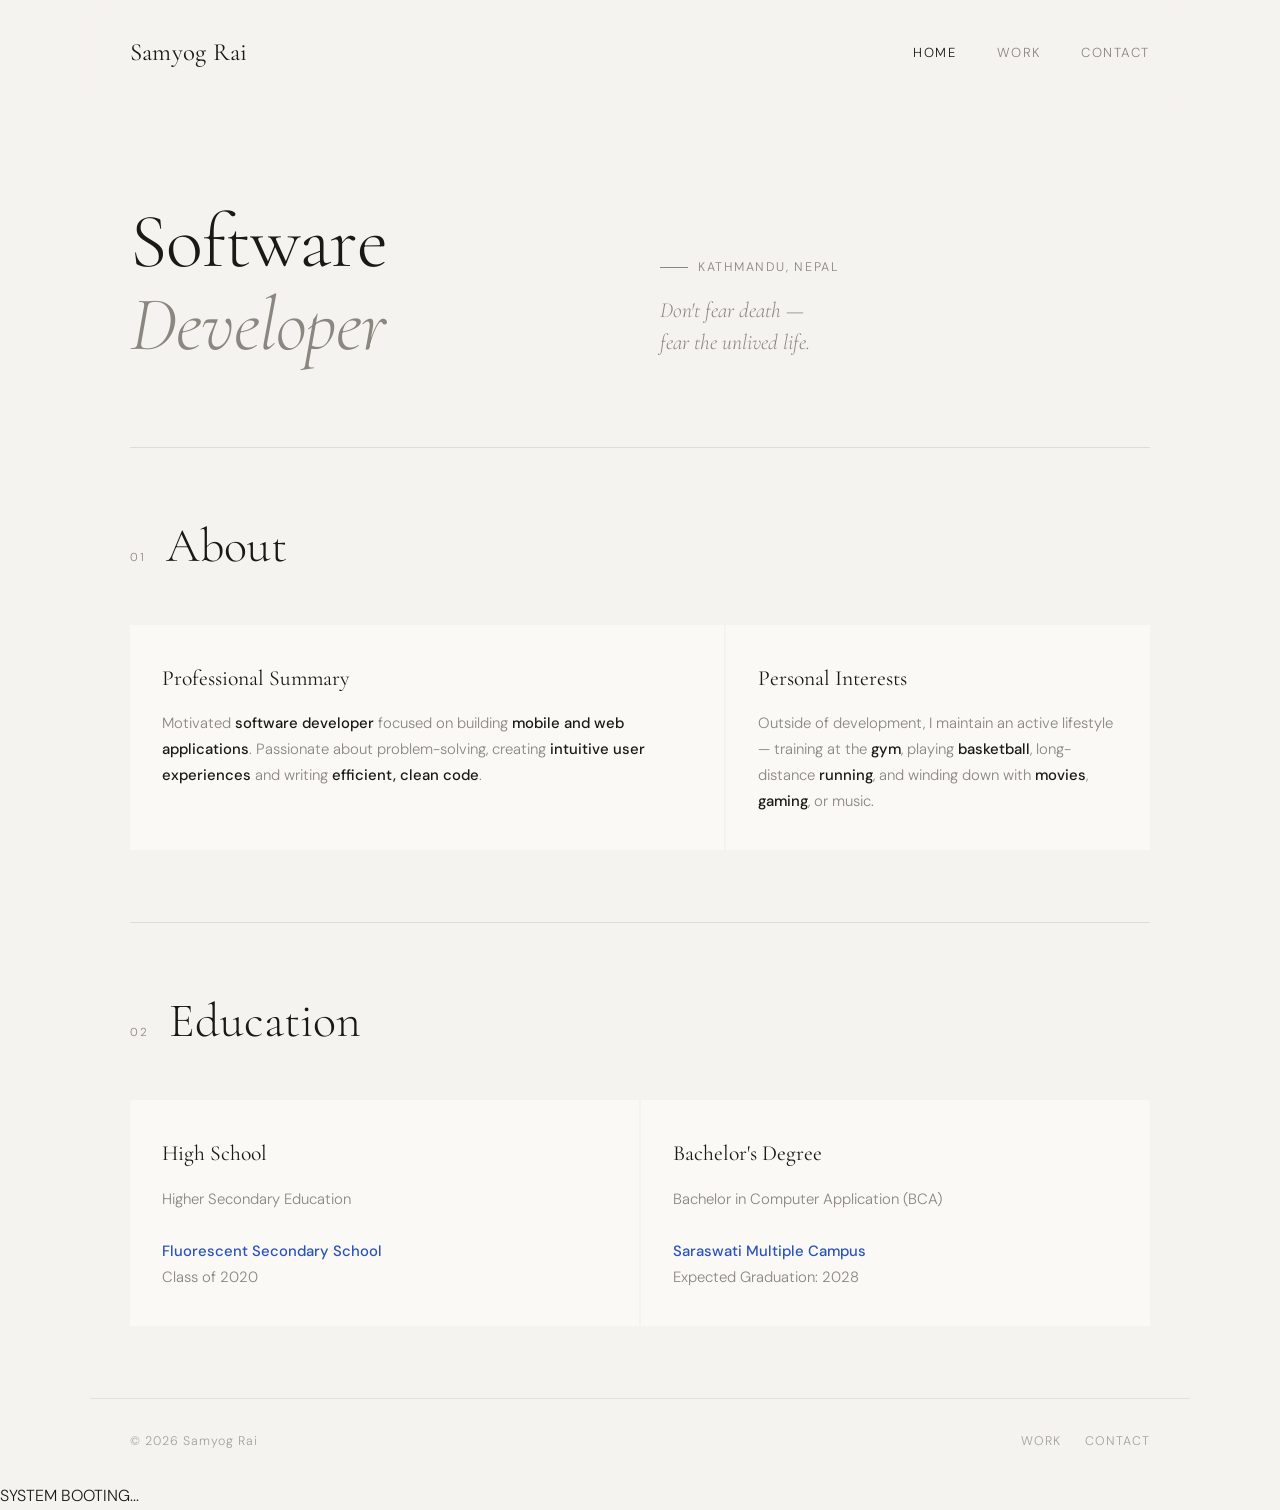
==== commit 0f406a89: "Enhance portfolio styling and structure - Updated base.css to include new font imports and improved " ====
--- a/index.html
+++ b/index.html
@@ -2,18 +2,20 @@
 <html lang="en">
 <head>
   <meta charset="UTF-8">
-  <title>Samyog Rai | Professional Portfolio</title>
+  <title>Samyog Rai | Software Developer</title>
   <meta name="viewport" content="width=device-width, initial-scale=1.0">
-<link rel="stylesheet" href="css/base.css">
-<link rel="stylesheet" href="css/professional.css">
+  <link rel="preconnect" href="https://fonts.googleapis.com">
+  <link rel="preconnect" href="https://fonts.gstatic.com" crossorigin>
+  <link rel="stylesheet" href="https://fonts.googleapis.com/css2?family=Cormorant+Garamond:ital,wght@0,300;0,400;0,600;1,300;1,400&family=DM+Sans:opsz,wght@9..40,300;9..40,400;9..40,500&display=swap">
+  <link rel="stylesheet" href="css/base.css">
+  <link rel="stylesheet" href="css/professional.css">
   <script defer src="script.js"></script>
 </head>
 
 <body class="professional-page" data-mode="professional">
 
 <nav class="top-nav">
-  <h1 class="logo" id="themeToggle">Samyog Rai</h1>
-  <button class="nav-toggle" aria-label="Toggle menu"><span></span></button>
+  <h1 class="logo">Samyog Rai</h1>
   <div class="nav-links">
     <a href="index.html">Home</a>
     <a href="pro-work.html">Work</a>
@@ -21,73 +23,68 @@
   </div>
 </nav>
 
+<!-- HERO -->
 <section class="pro-hero">
-  <h2>Software Developer</h2>
-  <p class="meta">Kathmandu, Nepal</p>
-  <p>Don’t fear death — fear the unlived life.</p>
+  <div class="pro-hero-left">
+    <h2>Software<br><em>Developer</em></h2>
+  </div>
+  <div class="pro-hero-right">
+    <p class="hero-meta">Kathmandu, Nepal</p>
+    <p class="hero-quote">Don't fear death —<br>fear the unlived life.</p>
+  </div>
 </section>
+
+<div class="section-divider"><hr></div>
 
 <!-- ABOUT -->
 <section class="pro-section">
-  <h2>About Me</h2>
-
-  <div class="work-grid">
-    <article class="pro-card about-card">
+  <div class="section-header">
+    <span class="section-label">01</span>
+    <h2>About</h2>
+  </div>
+  <div class="about-grid">
+    <article class="pro-card">
       <h3>Professional Summary</h3>
       <p>
         Motivated <strong>software developer</strong> focused on building
         <strong>mobile and web applications</strong>. Passionate about problem-solving,
         creating <strong>intuitive user experiences</strong> and writing
-        <strong>efficient code</strong>.
+        <strong>efficient, clean code</strong>.
       </p>
     </article>
-
     <article class="pro-card">
       <h3>Personal Interests</h3>
       <p>
-        Outside of development, I maintain an active lifestyle.
-        I regularly train at the <strong>gym</strong>, play <strong>basketball</strong>,
-        enjoy long-distance <strong>running</strong>, and relax by watching
-        <strong>movies</strong>, <strong>gaming</strong>, or listening to
-        <strong>music</strong>.
+        Outside of development, I maintain an active lifestyle — training at the <strong>gym</strong>,
+        playing <strong>basketball</strong>, long-distance <strong>running</strong>, and winding down
+        with <strong>movies</strong>, <strong>gaming</strong>, or music.
       </p>
     </article>
   </div>
 </section>
 
+<div class="section-divider"><hr></div>
+
 <!-- EDUCATION -->
 <section class="pro-section">
-  <h2>Education</h2>
-
+  <div class="section-header">
+    <span class="section-label">02</span>
+    <h2>Education</h2>
+  </div>
   <div class="work-grid">
     <article class="pro-card">
       <h3>High School</h3>
       <p>
-        Completed Higher Secondary Education<br>
-        <strong>
-          <a
-            href="https://www.google.com/maps/place/Fluorescent+Sec.School/"
-            target="_blank"
-          >
-            Fluorescent Secondary School
-          </a>
-        </strong><br>
-        2020 Batch
+        Higher Secondary Education<br><br>
+        <strong><a href="https://www.google.com/maps/place/Fluorescent+Sec.School/" target="_blank">Fluorescent Secondary School</a></strong><br>
+        Class of 2020
       </p>
     </article>
-
     <article class="pro-card">
-      <h3>Bachelor’s Degree</h3>
+      <h3>Bachelor's Degree</h3>
       <p>
-        Bachelor in Computer Application (BCA)<br>
-        <strong>
-          <a
-            href="https://www.google.com/maps/place/Saraswati+Multiple+Campus/"
-            target="_blank"
-          >
-            Saraswati Multiple Campus
-          </a>
-        </strong><br>
+        Bachelor in Computer Application (BCA)<br><br>
+        <strong><a href="https://www.google.com/maps/place/Saraswati+Multiple+Campus/" target="_blank">Saraswati Multiple Campus</a></strong><br>
         Expected Graduation: 2028
       </p>
     </article>
@@ -95,7 +92,11 @@
 </section>
 
 <footer class="site-footer">
-  &copy; <span id="year"></span> Samyog Rai
+  <span>&copy; <span id="year"></span> Samyog Rai</span>
+  <div class="footer-right">
+    <a href="pro-work.html">Work</a>
+    <a href="pro-contact.html">Contact</a>
+  </div>
 </footer>
 
 </body>
--- a/css/base.css
+++ b/css/base.css
@@ -155,4 +155,48 @@
   text-align: center;
   font-size: 0.9rem;
   opacity: 0.75;
-}+}
+@import url('https://fonts.googleapis.com/css2?family=Cormorant+Garamond:ital,wght@0,300;0,400;0,600;1,300;1,400&family=DM+Sans:opsz,wght@9..40,300;9..40,400;9..40,500&display=swap');
+
+*, *::before, *::after {
+  box-sizing: border-box;
+  margin: 0;
+  padding: 0;
+}
+
+:root {
+  --pro-bg: #f5f3ef;
+  --pro-surface: #faf9f6;
+  --pro-text: #1a1916;
+  --pro-muted: #8a8680;
+  --pro-border: rgba(26,25,22,0.10);
+  --pro-accent: #2a52be;
+  --pro-accent-warm: #c0392b;
+  --chill-accent: #2a52be;
+}
+
+html { scroll-behavior: smooth; }
+
+body {
+  background: var(--pro-bg);
+  color: var(--pro-text);
+  line-height: 1.65;
+  -webkit-font-smoothing: antialiased;
+}
+
+a {
+  color: inherit;
+  text-decoration: none;
+}
+
+img { display: block; max-width: 100%; }
+
+::selection {
+  background: var(--pro-accent);
+  color: #fff;
+}
+
+/* Scrollbar */
+::-webkit-scrollbar { width: 6px; }
+::-webkit-scrollbar-track { background: var(--pro-bg); }
+::-webkit-scrollbar-thumb { background: rgba(26,25,22,0.2); border-radius: 3px; }
--- a/css/professional.css
+++ b/css/professional.css
@@ -1,191 +1,528 @@
+/* ─── TYPOGRAPHY FOUNDATION ─────────────────────────────────────── */
 .professional-page {
-  font-family: 'Inter', sans-serif;
+  font-family: 'DM Sans', sans-serif;
+  font-weight: 300;
+  font-size: 16px;
   color: var(--pro-text);
-  background: linear-gradient(180deg, #fbfdff 0%, var(--pro-bg) 100%);
-}
-
-/* Nav */
+  background: var(--pro-bg);
+  min-height: 100vh;
+}
+
+/* ─── NAV ────────────────────────────────────────────────────────── */
 .top-nav {
-  max-width: 1080px;
+  max-width: 1100px;
   margin: 0 auto;
-  padding: 24px 20px;
+  padding: 32px 40px;
   display: flex;
   justify-content: space-between;
   align-items: center;
+  position: sticky;
+  top: 0;
+  z-index: 100;
+  background: rgba(245,243,239,0.85);
+  backdrop-filter: blur(12px);
+  -webkit-backdrop-filter: blur(12px);
 }
 
 .logo {
-  font-size: 1.4rem;
-  font-weight: 600;
-}
-
-/* Hero */
-.pro-hero {
-  max-width: 1080px;
-  margin: 0 auto;
-  text-align: center;
-  padding: 44px 20px 36px;
-}
-
-.pro-hero h2 {
-  font-size: 2.2rem;
-  margin-top: 20px;
-}
-
-.pro-hero .meta {
-  color: var(--pro-muted);
-  margin-top: 8px;
-}
-
-/* Sections */
-.pro-section {
-  max-width: 1080px;
-  margin: 0 auto;
-  padding: 56px 20px;
+  font-family: 'Cormorant Garamond', serif;
+  font-size: 1.55rem;
+  font-weight: 400;
+  letter-spacing: 0.01em;
+  cursor: default;
+  color: var(--pro-text);
+}
+
+.nav-links {
+  display: flex;
+  gap: 40px;
+  align-items: center;
+}
+
+.nav-links a {
+  font-size: 0.82rem;
+  letter-spacing: 0.12em;
+  text-transform: uppercase;
+  color: var(--pro-muted);
+  transition: color 0.25s;
   position: relative;
 }
 
-.pro-section::before {
-  content: "";
-  position: absolute;
-  top: 0;
-  left: 20px;
-  right: 20px;
-  height: 1px;
-  background: linear-gradient(
-    to right,
-    transparent,
-    rgba(0,0,0,0.06),
-    transparent
-  );
-}
-
-.pro-section h2 {
-  font-size: 1.9rem;
-  margin-bottom: 26px;
-}
-
-.pro-section h2::after {
-  content: "";
-  width: 46px;
-  height: 3px;
-  background: var(--pro-accent);
-  margin-top: 8px;
-  display: block;
-  border-radius: 2px;
-}
-
-/* Grid */
-.work-grid {
-  display: grid;
-  grid-template-columns: repeat(auto-fit, minmax(280px, 1fr));
-  gap: 24px;
-  justify-items: center;        /* center each card */
-}
-
-/* card fullness tweak */
-.pro-card {
-  min-width: 280px;
-}
-
-/* about section widen */
-.about-card {
-  flex: 1 1 100%;
-  max-width: 600px;
-}
-
-/* ensure cards fill on narrow screens */
-@media (max-width: 760px) {
-  .work-grid {
-    grid-template-columns: 1fr;
-  }
-}
-
-
-/* Cards */
-.pro-card {
-  background: linear-gradient(180deg, #ffffff 0%, #f6f9ff 100%);
-  border: 1px solid var(--pro-border);
-  border-radius: 16px;
-  padding: 24px;
-  transition: 0.3s ease;
-}
-
-.pro-card:hover {
-  transform: translateY(-6px);
-  box-shadow: 0 14px 30px rgba(31,79,255,0.14);
-}
-
-/* additional utility components */
-
-/* add subtle comic accent on professional links */
-.nav-links a {
-  position: relative;
-}
 .nav-links a::after {
   content: '';
   position: absolute;
-  left: 0;
-  bottom: -2px;
-  width: 0;
-  height: 2px;
-  background: var(--chill-accent);
-  transition: width 0.3s;
-}
-.nav-links a:hover::after {
-  width: 100%;
-}
-
-.tech-list {
-  list-style: none;
-  display: flex;
-  flex-wrap: wrap;
-  gap: 12px 24px;
-  padding: 0;
-}
-.tech-list li {
-  background: var(--pro-bg);
-  padding: 6px 12px;
-  border-radius: 8px;
+  left: 0; bottom: -3px;
+  width: 0; height: 1px;
+  background: var(--pro-text);
+  transition: width 0.3s cubic-bezier(.4,0,.2,1);
+}
+
+.nav-links a:hover { color: var(--pro-text); }
+.nav-links a:hover::after { width: 100%; }
+
+/* Hamburger — hidden by default */
+.nav-toggle { display: none; }
+
+/* ─── HERO ───────────────────────────────────────────────────────── */
+.pro-hero {
+  max-width: 1100px;
+  margin: 0 auto;
+  padding: 96px 40px 80px;
+  display: grid;
+  grid-template-columns: 1fr 1fr;
+  align-items: end;
+  gap: 40px;
+}
+
+.pro-hero-left h2 {
+  font-family: 'Cormorant Garamond', serif;
+  font-size: clamp(3.2rem, 6vw, 5.2rem);
+  font-weight: 300;
+  line-height: 1.08;
+  letter-spacing: -0.01em;
+}
+
+.pro-hero-left h2 em {
+  font-style: italic;
+  color: var(--pro-muted);
+}
+
+.pro-hero-right {
+  padding-bottom: 8px;
+}
+
+.hero-meta {
+  font-size: 0.78rem;
+  letter-spacing: 0.14em;
+  text-transform: uppercase;
+  color: var(--pro-muted);
+  margin-bottom: 16px;
+  display: flex;
+  align-items: center;
+  gap: 10px;
+}
+
+.hero-meta::before {
+  content: '';
+  width: 28px;
+  height: 1px;
+  background: var(--pro-muted);
+}
+
+.hero-quote {
+  font-family: 'Cormorant Garamond', serif;
+  font-size: 1.35rem;
+  font-weight: 300;
+  font-style: italic;
+  color: var(--pro-muted);
+  line-height: 1.5;
+}
+
+/* ─── DIVIDER ────────────────────────────────────────────────────── */
+.section-divider {
+  max-width: 1100px;
+  margin: 0 auto;
+  padding: 0 40px;
+}
+.section-divider hr {
+  border: none;
+  border-top: 1px solid var(--pro-border);
+}
+
+/* ─── SECTIONS ───────────────────────────────────────────────────── */
+.pro-section {
+  max-width: 1100px;
+  margin: 0 auto;
+  padding: 72px 40px;
+}
+
+.section-header {
+  display: flex;
+  align-items: baseline;
+  gap: 20px;
+  margin-bottom: 52px;
+}
+
+.section-label {
+  font-size: 0.72rem;
+  letter-spacing: 0.16em;
+  text-transform: uppercase;
+  color: var(--pro-muted);
+  white-space: nowrap;
+}
+
+.section-header h2 {
+  font-family: 'Cormorant Garamond', serif;
+  font-size: clamp(2rem, 4vw, 3rem);
+  font-weight: 300;
+  line-height: 1.1;
+}
+
+/* ─── CARDS ──────────────────────────────────────────────────────── */
+.work-grid {
+  display: grid;
+  grid-template-columns: repeat(auto-fit, minmax(300px, 1fr));
+  gap: 2px;
+}
+
+.pro-card {
+  background: var(--pro-surface);
+  padding: 36px 32px;
+  transition: background 0.3s;
+  position: relative;
+  overflow: hidden;
+}
+
+.pro-card::before {
+  content: '';
+  position: absolute;
+  bottom: 0; left: 0;
+  width: 0; height: 2px;
+  background: var(--pro-accent);
+  transition: width 0.4s cubic-bezier(.4,0,.2,1);
+}
+
+.pro-card:hover { background: #fff; }
+.pro-card:hover::before { width: 100%; }
+
+.pro-card h3 {
+  font-family: 'Cormorant Garamond', serif;
+  font-size: 1.35rem;
+  font-weight: 400;
+  margin-bottom: 14px;
+}
+
+.pro-card p {
+  font-size: 0.93rem;
+  color: var(--pro-muted);
+  line-height: 1.75;
+}
+
+.pro-card strong { color: var(--pro-text); font-weight: 500; }
+
+/* ─── ABOUT GRID ─────────────────────────────────────────────────── */
+.about-grid {
+  display: grid;
+  grid-template-columns: 1.4fr 1fr;
+  gap: 2px;
+}
+
+@media (max-width: 760px) {
+  .about-grid { grid-template-columns: 1fr; }
+}
+
+/* ─── SKILLS ─────────────────────────────────────────────────────── */
+.tech-grid {
+  display: grid;
+  grid-template-columns: repeat(auto-fill, minmax(180px, 1fr));
+  gap: 2px;
+}
+
+.tech-item {
+  background: var(--pro-surface);
+  padding: 20px 24px;
+  display: flex;
+  align-items: center;
+  gap: 12px;
+  font-size: 0.88rem;
+  transition: background 0.25s;
+}
+
+.tech-item:hover { background: #fff; }
+
+.tech-item i {
+  font-size: 1.1rem;
+  color: var(--pro-accent);
+  width: 20px;
+  text-align: center;
+  flex-shrink: 0;
+}
+
+/* ─── PROJECT CARDS ──────────────────────────────────────────────── */
+.projects-list {
+  display: flex;
+  flex-direction: column;
+  gap: 2px;
+}
+
+.project-card {
+  background: var(--pro-surface);
+  padding: 40px 36px;
+  display: grid;
+  grid-template-columns: 1fr auto;
+  gap: 24px;
+  align-items: start;
+  transition: background 0.3s;
+  position: relative;
+  overflow: hidden;
+}
+
+.project-card::before {
+  content: '';
+  position: absolute;
+  top: 0; left: 0;
+  width: 3px; height: 0;
+  background: var(--pro-accent);
+  transition: height 0.4s cubic-bezier(.4,0,.2,1);
+}
+
+.project-card:hover { background: #fff; }
+.project-card:hover::before { height: 100%; }
+
+.project-info h3 {
+  font-family: 'Cormorant Garamond', serif;
+  font-size: 1.6rem;
+  font-weight: 400;
+  margin-bottom: 10px;
+}
+
+.project-info p {
   font-size: 0.9rem;
-}
-
-.project-card {
-  background: #ffffff;
+  color: var(--pro-muted);
+  line-height: 1.75;
+  max-width: 520px;
+}
+
+.project-tag {
+  font-size: 0.7rem;
+  letter-spacing: 0.12em;
+  text-transform: uppercase;
+  color: var(--pro-muted);
   border: 1px solid var(--pro-border);
-  border-radius: 16px;
-  padding: 20px;
-  margin-bottom: 20px;
-}
-
-.github-link {
-  color: var(--pro-accent);
-  margin-left: 8px;
+  padding: 4px 10px;
+  border-radius: 2px;
+  display: inline-block;
+  margin-bottom: 12px;
+}
+
+/* Project action buttons */
+.project-actions {
+  display: flex;
+  flex-direction: column;
+  gap: 8px;
+  align-self: center;
+  min-width: 148px;
+}
+
+.btn {
+  display: inline-flex;
+  align-items: center;
+  justify-content: center;
+  gap: 8px;
+  padding: 10px 18px;
+  font-family: 'DM Sans', sans-serif;
+  font-size: 0.78rem;
+  font-weight: 400;
+  letter-spacing: 0.08em;
+  text-transform: uppercase;
+  border-radius: 2px;
+  cursor: pointer;
+  border: none;
   text-decoration: none;
-}
-.github-link:hover {
-  text-decoration: underline;
+  transition: background 0.22s, color 0.22s, transform 0.18s;
+  white-space: nowrap;
+}
+
+.btn-primary {
+  background: var(--pro-text);
+  color: #fff;
+}
+
+.btn-primary:hover {
+  background: var(--pro-accent);
+  transform: translateY(-1px);
+}
+
+.btn-outline {
+  background: transparent;
+  color: var(--pro-text);
+  border: 1px solid var(--pro-border);
+}
+
+.btn-outline:hover {
+  border-color: var(--pro-text);
+  transform: translateY(-1px);
+}
+
+/* ─── EXPERIENCE ─────────────────────────────────────────────────── */
+.exp-list {
+  display: flex;
+  flex-direction: column;
+  gap: 2px;
+}
+
+.exp-item {
+  background: var(--pro-surface);
+  padding: 28px 32px;
+  display: flex;
+  align-items: baseline;
+  gap: 24px;
+  transition: background 0.25s;
+}
+
+.exp-item:hover { background: #fff; }
+
+.exp-role {
+  font-family: 'Cormorant Garamond', serif;
+  font-size: 1.2rem;
+  font-weight: 400;
+  min-width: 220px;
+}
+
+.exp-desc {
+  font-size: 0.88rem;
+  color: var(--pro-muted);
+  line-height: 1.7;
+}
+
+/* ─── CONTACT ────────────────────────────────────────────────────── */
+.contact-section {
+  padding-bottom: 100px;
 }
 
 .contact-grid {
   display: grid;
-  grid-template-columns: repeat(auto-fit, minmax(240px,1fr));
+  grid-template-columns: repeat(auto-fit, minmax(240px, 1fr));
+  gap: 2px;
+}
+
+.contact-card {
+  background: var(--pro-surface);
+  padding: 36px 32px;
+  transition: background 0.3s;
+}
+
+.contact-card:hover { background: #fff; }
+
+.contact-card h3 {
+  font-family: 'Cormorant Garamond', serif;
+  font-size: 1.2rem;
+  font-weight: 400;
+  display: flex;
+  align-items: center;
+  gap: 10px;
+  margin-bottom: 16px;
+  color: var(--pro-text);
+}
+
+.contact-card h3 i {
+  font-size: 0.95rem;
+  color: var(--pro-accent);
+}
+
+.contact-card p {
+  font-size: 0.9rem;
+  color: var(--pro-muted);
+  line-height: 1.7;
+}
+
+.email-link {
+  font-size: 0.88rem;
+  color: var(--pro-text);
+  border-bottom: 1px solid var(--pro-border);
+  padding-bottom: 2px;
+  transition: border-color 0.25s, color 0.25s;
+  display: inline-block;
+  margin-bottom: 12px;
+}
+
+.email-link:hover {
+  color: var(--pro-accent);
+  border-color: var(--pro-accent);
+}
+
+.contact-note {
+  font-size: 0.82rem !important;
+  color: var(--pro-muted);
+  margin-top: 10px;
+  font-style: italic;
+}
+
+.social-links {
+  display: flex;
+  flex-direction: column;
+  gap: 10px;
+}
+
+.social-links a {
+  font-size: 0.88rem;
+  color: var(--pro-muted);
+  display: flex;
+  align-items: center;
+  gap: 10px;
+  transition: color 0.22s;
+}
+
+.social-links a i { width: 16px; text-align: center; }
+.social-links a:hover { color: var(--pro-text); }
+
+/* ─── EDUCATION LINKS ────────────────────────────────────────────── */
+.pro-card a {
+  color: var(--pro-accent);
+  border-bottom: 1px solid transparent;
+  transition: border-color 0.22s;
+}
+.pro-card a:hover { border-color: var(--pro-accent); }
+
+/* ─── FOOTER ─────────────────────────────────────────────────────── */
+.site-footer {
+  max-width: 1100px;
+  margin: 0 auto;
+  padding: 32px 40px;
+  border-top: 1px solid var(--pro-border);
+  font-size: 0.78rem;
+  letter-spacing: 0.08em;
+  color: var(--pro-muted);
+  display: flex;
+  justify-content: space-between;
+  align-items: center;
+}
+
+.footer-right {
+  display: flex;
   gap: 24px;
 }
-.contact-card h3 {
-  display: flex;
-  align-items: center;
-  gap: 8px;
-}
-.contact-card .social-links a {
-  display: block;
-  margin-top: 8px;
-  color: var(--pro-text);
-}
-
-/* small tweaks for hero area */
-.pro-hero p {
-  max-width: 800px;
-  margin: 0 auto;
-  font-size: 1.1rem;
+
+.footer-right a {
+  color: var(--pro-muted);
+  font-size: 0.78rem;
+  letter-spacing: 0.08em;
+  text-transform: uppercase;
+  transition: color 0.22s;
+}
+
+.footer-right a:hover { color: var(--pro-text); }
+
+/* ─── ANIMATIONS ─────────────────────────────────────────────────── */
+@keyframes fadeUp {
+  from { opacity: 0; transform: translateY(24px); }
+  to   { opacity: 1; transform: translateY(0); }
+}
+
+.pro-hero,
+.pro-hero-left h2,
+.pro-hero-right {
+  animation: fadeUp 0.8s cubic-bezier(.4,0,.2,1) both;
+}
+
+.pro-hero-right { animation-delay: 0.15s; }
+
+/* ─── RESPONSIVE ─────────────────────────────────────────────────── */
+@media (max-width: 860px) {
+  .top-nav { padding: 24px 24px; }
+  .pro-hero { grid-template-columns: 1fr; padding: 64px 24px 60px; }
+  .pro-section { padding: 56px 24px; }
+  .section-divider { padding: 0 24px; }
+  .site-footer { padding: 28px 24px; }
+  .project-card { grid-template-columns: 1fr; }
+  .project-actions { flex-direction: row; flex-wrap: wrap; }
+  .exp-item { flex-direction: column; gap: 8px; }
+  .exp-role { min-width: unset; }
+}
+
+@media (max-width: 600px) {
+  .nav-links { gap: 24px; }
+  .nav-links a { font-size: 0.75rem; }
+  .logo { font-size: 1.3rem; }
+  .tech-grid { grid-template-columns: 1fr 1fr; }
 }
